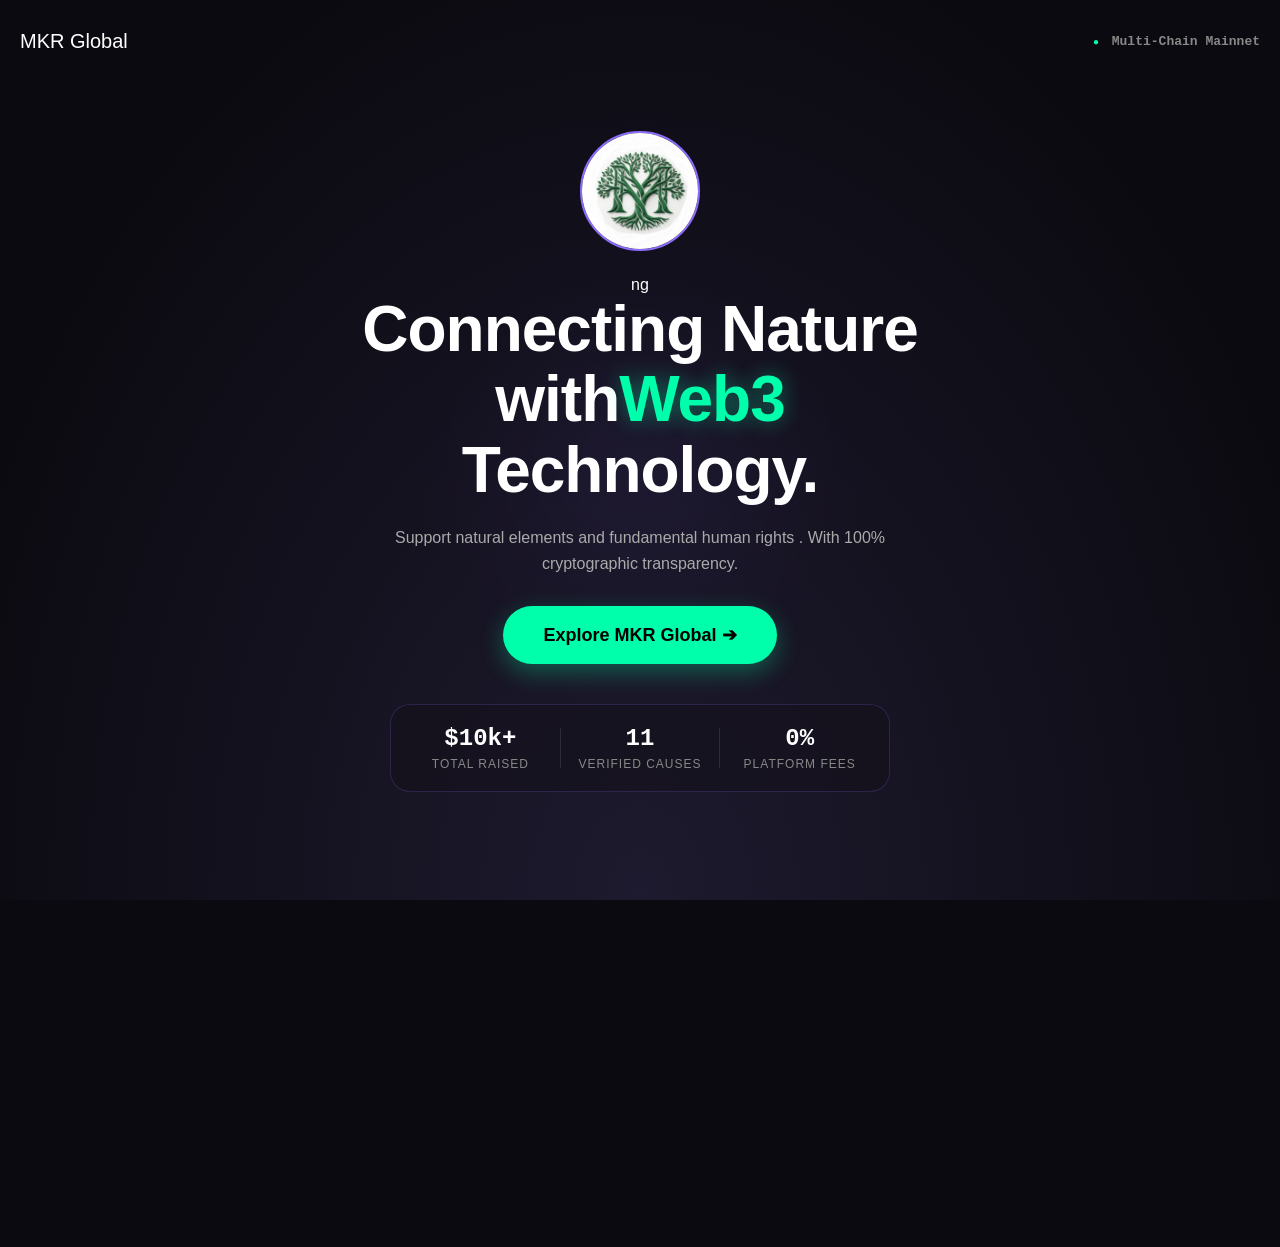
==== index.html @ 8fa490e7 "Update index.html" ====
<!DOCTYPE html>
<html lang="en">
<head>
  <meta charset="UTF-8">
  <meta name="viewport" content="width=device-width, initial-scale=1, maximum-scale=1, user-scalable=0, viewport-fit=cover">
  <title>MKR Global | Web3 Donations</title>
  <link rel="stylesheet" href="style.css">
</head>
<body>
  
  <div id="monad-splash-screen" class="giveth-hero-section">
    <div class="hero-top-nav">
      <span class="glitch-title" style="font-size: 20px;">MKR Global</span>
      <div class="hero-network-status">
        <span class="status-indicator">●</span> Multi-Chain Mainnet
      </div>
    </div>
    
    <div class="hero-main-content">
      <div class="hero-glow-bg"></div>
      
      <div class="splash-logo-container">
        <img src="cat_dev.jpg" alt="Web3 Cat Dev" class="big-monad-logo">
      </div>
      
      <div class="hero-text-wrapper">
ng         <h4 class="hero-title">Connecting Nature with<span class="highlight-green">Web3</span> Technology.</h4>
        <p class="hero-subtitle">Support natural elements and fundamental human rights . With 100% cryptographic transparency.</p>
        
        <div class="hero-action-row">
          <button id="initiate-btn" class="primary-hero-btn">Explore MKR Global ➔</button>
        </div>
      </div>

      <div class="hero-stats-container">
        <div class="stat-box">
          <span class="stat-value">$10k+</span>
          <span class="stat-label">Total Raised</span>
        </div>
        <div class="stat-divider"></div>
        <div class="stat-box">
          <span class="stat-value">11</span>
          <span class="stat-label">Verified Causes</span>
        </div>
        <div class="stat-divider"></div>
        <div class="stat-box">
          <span class="stat-value">0%</span>
          <span class="stat-label">Platform Fees</span>
        </div>
      </div>
    </div>
  </div>

  <div id="dashboard-window" class="hidden-screen">
    <div id="monad-title-bar">
      <div class="app-header-left">
        <span id="back-to-splash-btn" title="Return">❮</span>
        <span class="glitch-title">MKR Global</span>
      </div>
      <div class="app-header-right header-controls">
        <div id="wallet-connected-group" class="hidden-element">
          <span id="wallet-address-display" class="wallet-badge" title="Connected Address"></span>
          <button id="disconnect-wallet-btn" class="header-action-btn disconnect-btn">Disconnect</button>
        </div>
        <button id="header-donate-btn" class="header-action-btn">Donate Now</button>
      </div>
    </div>
    
    <div id="dashboard-content">
      <div class="discovery-section">
        <div class="search-bar-container">
          <span class="search-icon">🔍</span>
          <input type="text" id="project-search" placeholder="Search causes, elements, or rights...">
        </div>
        <div class="category-tabs">
          <button class="filter-tab active" data-filter="all">All Causes</button>
          <button class="filter-tab" data-filter="nature">🌱 Nature</button>
          <button class="filter-tab" data-filter="humanity">🤝 Humanity</button>
        </div>
      </div>

      <div class="impact-gallery-container">
        <div id="nature-impact-card" class="impact-card" style="animation-delay: 0.1s; cursor: pointer;">
          <img src="https://images.unsplash.com/photo-1542601906990-b4d3fb778b09?auto=format&fit=crop&w=800&q=80" alt="Restoring Nature">
          <div class="impact-overlay">
            <h3>🌱 Restoring Nature</h3>
            <p>Healing the earth, one transaction at a time.</p>
          </div>
        </div>
        <div id="humanity-impact-card" class="impact-card" style="animation-delay: 0.2s; cursor: pointer;">
          <img src="https://images.unsplash.com/photo-1488521787991-ed7bbaae773c?auto=format&fit=crop&w=800&q=80" alt="Empowering Humanity">
          <div class="impact-overlay">
            <h3>🤝 Empowering Humanity</h3>
            <p>Direct, borderless aid to those who need it most.</p>
          </div>
        </div>
      </div>

      <div class="portrait-section" style="margin-top: 10px;">
        <h2 class="section-title" id="dynamic-section-title">Explore Verified Causes</h2>
        <div class="grid-container" id="projects-grid">
        </div>
      </div>

      <div class="portrait-section nft-section-wrapper">
        <h2 class="section-title nft-title-glow">Why Donate On MKR Global? <br> A borderless Web3 initiative.</h2>
        <p class="nft-section-desc">
           <br> - Humanity and Nature are suffering immensely from global crises<br> <br>  - MKR Global bridges Web3 technology with real-world impact across major networks like Ethereum, BNB, Polygon, Base, and Monad <br> <br>  - We assist humans with fundamental needs and support nature via preservation and restoration
          <br> <br> 
          - We publish donation and distribution histories every week on Friday <br> <br> 
         - By using decentralized networks, your contribution goes directly to the destination. Zero intermediaries, zero hidden fees, absolute cryptographic transparency.
        <br>
        </p>
      </div>

     <div class="portrait-section treasury-section-wrapper">
      <div class="treasury-header-row">
        <span class="status-indicator">●</span>
        <h2 class="section-title treasury-title-glow" style="border-bottom: none; margin: 0; padding: 0;">Live Treasury Tracking</h2>
      </div>
      
      <p class="treasury-desc">
        100% Cryptographic Transparency. All MKR Global donations are routed to our central, publicly auditable treasury wallet. Track every inbound donation and outbound distribution in real-time across all supported networks.
      </p>

      <div class="treasury-wallet-display">
        <span class="wallet-label">MKR Global Master Vault:</span>
        <div class="wallet-address-box">
          <span id="treasury-address">0x7811334586e85540f1DAE69780dEA0Db7bb45838</span>
          <button class="copy-wallet-btn" onclick="navigator.clipboard.writeText('0x7811334586e85540f1DAE69780dEA0Db7bb45838'); alert('Treasury address copied to clipboard!')">📋 Copy</button>
        </div>
      </div>

      <p class="treasury-desc" style="margin-top: 15px; margin-bottom: 10px; font-weight: bold; color: #fff;">
       On-Chain Ledgers :
      </p>

      <div class="explorer-grid">
        <a href="https://etherscan.io/address/0x7811334586e85540f1DAE69780dEA0Db7bb45838" target="_blank" class="explorer-link-btn">
          <img src="https://raw.githubusercontent.com/trustwallet/assets/master/blockchains/ethereum/info/logo.png" alt="Etherscan" class="explorer-icon">
          Etherscan
        </a>
        <a href="https://bscscan.com/address/0x7811334586e85540f1DAE69780dEA0Db7bb45838" target="_blank" class="explorer-link-btn">
          <img src="https://raw.githubusercontent.com/trustwallet/assets/master/blockchains/smartchain/info/logo.png" alt="BscScan" class="explorer-icon">
          BscScan
        </a>
        <a href="https://polygonscan.com/address/0x7811334586e85540f1DAE69780dEA0Db7bb45838" target="_blank" class="explorer-link-btn">
          <img src="https://raw.githubusercontent.com/trustwallet/assets/master/blockchains/polygon/info/logo.png" alt="Polygonscan" class="explorer-icon">
          Polygonscan
        </a>
        <a href="https://basescan.org/address/0x7811334586e85540f1DAE69780dEA0Db7bb45838" target="_blank" class="explorer-link-btn">
          <img src="https://avatars.githubusercontent.com/u/108554348?v=4" alt="BaseScan" class="explorer-icon">
          BaseScan
        </a>
        <a href="https://monadscan.com/address/0x7811334586e85540f1DAE69780dEA0Db7bb45838" target="_blank" class="explorer-link-btn">
          <img src="https://avatars.githubusercontent.com/monad-developers" alt="Monad Explorer" class="explorer-icon">
          Monad Explorer
        </a>
      </div>
    </div>
      
      <div class="footer-section">
        <p class="footer-title">Connect with MKR Global</p>
        <div class="social-links">
          <a href="https://x.com/@mkrglobal" target="_blank" rel="noopener noreferrer" class="social-icon">
            <svg viewBox="0 0 24 24" fill="currentColor"><path d="M18.244 2.25h3.308l-7.227 8.26 8.502 11.24H16.17l-5.214-6.817L4.99 21.75H1.68l7.73-8.835L1.254 2.25H8.08l4.713 6.231zm-1.161 17.52h1.833L7.084 4.126H5.117z"/></svg>
          </a>
          <a href="https://github.com/MKRWeb" target="_blank" rel="noopener noreferrer" class="social-icon">
            <svg viewBox="0 0 24 24" fill="currentColor"><path d="M12 2C6.477 2 2 6.484 2 12.017c0 4.425 2.865 8.18 6.839 9.504.5.092.682-.217.682-.483 0-.237-.008-.868-.013-1.703-2.782.605-3.369-1.343-3.369-1.343-.454-1.158-1.11-1.466-1.11-1.466-.908-.62.069-.608.069-.608 1.003.07 1.531 1.032 1.531 1.032.892 1.53 2.341 1.088 2.91.832.092-.647.35-1.088.636-1.338-2.22-.253-4.555-1.113-4.555-4.951 0-1.093.39-1.988 1.029-2.688-.103-.253-.446-1.272.098-2.65 0 0 .84-.27 2.75 1.026A9.564 9.564 0 0112 6.844c.85.004 1.705.115 2.504.337 1.909-1.296 2.747-1.027 2.747-1.027.546 1.379.202 2.398.1 2.651.64.7 1.028 1.595 1.028 2.688 0 3.848-2.339 4.695-4.566 4.943.359.309.678.92.678 1.855 0 1.338-.012 2.419-.012 2.747 0 .268.18.58.688.482A10.019 10.019 0 0022 12.017C22 6.484 17.522 2 12 2z"/></svg>
          </a>
          <a href="https://www.linkedin.com/in/mkr-web" target="_blank" rel="noopener noreferrer" class="social-icon">
            <svg viewBox="0 0 24 24" fill="currentColor"><path d="M19 0h-14c-2.761 0-5 2.239-5 5v14c0 2.761 2.239 5 5 5h14c2.762 0 5-2.239 5-5v-14c0-2.761-2.238-5-5-5zm-11 19h-3v-11h3v11zm-1.5-12.268c-.966 0-1.75-.79-1.75-1.764s.784-1.764 1.75-1.764 1.75.79 1.75 1.764-.783 1.764-1.75 1.764zm13.5 12.268h-3v-5.604c0-3.368-4-3.113-4 0v5.604h-3v-11h3v1.765c1.396-2.586 7-2.777 7 2.476v6.759z"/></svg>
          </a>
          <a href="mailto:mkrglobal247@gmail.com" class="social-icon">
            <svg viewBox="0 0 24 24" fill="currentColor"><path d="M20 4H4c-1.1 0-1.99.9-1.99 2L2 18c0 1.1.9 2 2 2h16c1.1 0 2-.9 2-2V6c0-1.1-.9-2-2-2zm0 4l-8 5-8-5V6l8 5 8-5v2z"/></svg>
          </a>
        </div>
      </div>
    </div>
  </div>

  <div id="info-modal" class="modal-overlay hidden-modal">
    <div class="modal-content info-content">
      <span class="close-modal" id="close-info-modal">&times;</span>
      <div class="modal-header">
        <img id="modal-image" class="glowing-image-purple" src="" alt="Element Image">
        <h2 id="modal-title">Title</h2>
      </div>
      <div class="modal-body">
        <div class="info-section">
          <h3>Description</h3>
          <p id="modal-desc"></p>
        </div>
        <div class="info-section">
          <h3 id="modal-sec1-title">Usage</h3>
          <p id="modal-sec1-desc"></p>
        </div>
        <div class="info-section">
          <h3 id="modal-sec2-title">Issues</h3>
          <p id="modal-sec2-desc"></p>
        </div>
        <div class="info-section">
          <h3 id="modal-sec3-title">Solutions</h3>
          <p id="modal-sec3-desc"></p>
        </div>
      </div>
    </div>
  </div>

  <div id="donation-modal" class="modal-overlay hidden-modal">
    <div class="modal-content donation-content">
      <span class="close-modal" id="close-donation-modal">&times;</span>
      
      <div class="donation-header">
        <h2 id="donation-target-name">Support: </h2>
        <p>Your funds will be routed securely via Web3.</p>
      </div>
      
      <div class="donation-body">
        <div class="input-group">
          <label>Select Network</label>
          <div class="amount-wrapper" style="margin-bottom: 15px;">
            <select id="donation-network" class="network-dropdown">
              <option value="0x8f">Monad Mainnet</option>
              <option value="0x38">BNB Smart Chain</option>
              <option value="0x1">Ethereum Mainnet</option>
              <option value="0x89">Polygon (POS)</option>
              <option value="0x2105">Base Network</option>
            </select>
          </div>
        </div>

        <div class="input-group">
          <label>Donation Amount & Asset</label>
          <div class="amount-wrapper">
            <input type="text" id="donation-amount" placeholder="0.00" inputmode="decimal">
            <select id="donation-token" class="token-dropdown"></select>
          </div>
        </div>
        
        <button id="process-donation-btn" class="action-btn pulse-action">Send Donation</button>
        <div id="tx-status" class="tx-status-text hidden-element">Initializing...</div>
      </div>
    </div>
  </div>

  <div id="article-modal" class="modal-overlay hidden-modal">
    <div class="modal-content article-content">
      <span class="close-modal" id="close-article-modal">&times;</span>
      
      <div class="article-header">
        <img id="article-hero-img" src="" alt="Article Hero">
        <div class="article-hero-text">
          <span id="article-tag">Category</span>
          <h1 id="article-title">Article Title</h1>
        </div>
      </div>
      
      <div id="article-body" class="article-body">
        </div>
    </div>
  </div>

  <script type="module" src="script.js"></script>
</body>
  </html>
---- style.css ----
/* --- CORE STYLES --- */
* { box-sizing: border-box; margin: 0; padding: 0; }

body, html { 
  width: 100%; height: 100dvh; background-color: #0b0a10; color: #ffffff; 
  font-family: -apple-system, BlinkMacSystemFont, "Segoe UI", Roboto, Helvetica, Arial, sans-serif; 
  display: flex; justify-content: center; align-items: center; overflow: hidden; 
  overscroll-behavior: none; touch-action: pan-x pan-y;
}

:root { 
  --app-primary: #8D6BFF; --app-primary-glow: rgba(141, 107, 255, 0.4);
  --app-bg: #0b0a10; --app-surface: #14121c; --app-border: 1px solid #2a2638; 
  --terminal-font: 'Courier New', Courier, monospace;
}

/* --- ANIMATIONS --- */
@keyframes initiatePulse { 0% { box-shadow: 0 10px 30px rgba(141, 107, 255, 0.4); } 50% { box-shadow: 0 10px 40px rgba(141, 107, 255, 0.7); } 100% { box-shadow: 0 10px 30px rgba(141, 107, 255, 0.4); } }
@keyframes blinkText { 0%, 100% { opacity: 0.4; } 50% { opacity: 1; } }

@keyframes breatheGlowPurple { 0% { box-shadow: 0 0 8px rgba(141, 107, 255, 0.3); border-color: rgba(141, 107, 255, 0.3); } 100% { box-shadow: 0 0 20px rgba(141, 107, 255, 0.7); border-color: rgba(141, 107, 255, 0.8); } }
@keyframes breatheGlowGreen { 0% { box-shadow: 0 0 8px rgba(0, 255, 170, 0.3); border-color: rgba(0, 255, 170, 0.3); } 100% { box-shadow: 0 0 20px rgba(0, 255, 170, 0.7); border-color: rgba(0, 255, 170, 0.8); } }

/* Smooth entry animation for cards and galleries */
@keyframes slideUpFade {
  0% { opacity: 0; transform: translateY(30px); }
  100% { opacity: 1; transform: translateY(0); }
}

.glowing-image-purple { animation: breatheGlowPurple 3s infinite alternate ease-in-out; }

/* --- GIVETH STYLE HERO SECTION --- */
.giveth-hero-section {
  position: absolute; top: 0; left: 0; width: 100%; height: 100dvh; 
  background: radial-gradient(ellipse at bottom, #1e1a2f 0%, #0b0a10 80%);
  z-index: 100; display: flex; flex-direction: column; 
  padding: 30px 20px calc(30px + env(safe-area-inset-bottom)) 20px; 
  transition: opacity 0.5s ease, transform 0.5s ease;
}
.fade-out { opacity: 0; transform: scale(1.05); pointer-events: none; }

.hero-top-nav {
  display: flex; justify-content: space-between; align-items: center; width: 100%;
}
.hero-network-status {
  font-family: var(--terminal-font); font-size: 13px; color: #888; font-weight: bold;
}
.status-indicator { color: #00ffaa; animation: blinkText 2s infinite; font-size: 10px; margin-right: 5px; }

.hero-main-content {
  flex: 1; display: flex; flex-direction: column; justify-content: center; align-items: center; position: relative;
}

.hero-glow-bg {
  position: absolute; width: 300px; height: 300px; 
  background: radial-gradient(circle, var(--app-primary) 0%, transparent 70%); 
  filter: blur(80px); opacity: 0.15; z-index: -1;
}

.splash-logo-container {
  display: flex;
  justify-content: center;
  align-items: center;
  z-index: 2;
}

.big-monad-logo { 
  width: 120px; 
  height: 120px; 
  margin-bottom: 25px; 
  background: var(--app-primary); 
  border-radius: 50%; 
  object-fit: cover; 
  border: 2px solid var(--app-primary); 
  animation: breatheGlowPurple 3s infinite alternate ease-in-out; 
}

.hero-text-wrapper {
  text-align: center; max-width: 600px; margin-bottom: 40px;
}

.hero-title {
  font-size: clamp(42px, 8vw, 64px); font-weight: 900; line-height: 1.1; margin-bottom: 20px; letter-spacing: -1px;
}
.highlight-green { color: #00ffaa; text-shadow: 0 0 20px rgba(0, 255, 170, 0.4); }

.hero-subtitle {
  color: #aaa; font-size: 16px; line-height: 1.6; margin-bottom: 30px; padding: 0 10px;
}

.hero-action-row {
  display: flex; justify-content: center; width: 100%;
}

.primary-hero-btn {
  background: #00ffaa; color: #000; border: none; padding: 18px 40px; border-radius: 30px; 
  font-size: 18px; font-weight: bold; cursor: pointer; display: flex; justify-content: center; align-items: center; 
  transition: all 0.2s; box-shadow: 0 8px 25px rgba(0, 255, 170, 0.3); font-family: -apple-system, BlinkMacSystemFont, sans-serif;
}
.primary-hero-btn:hover { background: #00e699; transform: translateY(-2px); box-shadow: 0 12px 30px rgba(0, 255, 170, 0.4); }
.primary-hero-btn:active { transform: translateY(1px); }

.hero-stats-container {
  display: flex; justify-content: center; align-items: center; width: 100%; 
  background: rgba(20, 18, 28, 0.6); border: 1px solid rgba(141, 107, 255, 0.2); 
  border-radius: 20px; padding: 20px 10px; max-width: 500px;
}

.stat-box {
  flex: 1; display: flex; flex-direction: column; align-items: center; text-align: center;
}
.stat-value {
  font-size: 24px; font-weight: bold; color: #fff; margin-bottom: 5px; font-family: var(--terminal-font);
}
.stat-label {
  font-size: 12px; color: #888; text-transform: uppercase; letter-spacing: 1px;
}
.stat-divider {
  width: 1px; height: 40px; background: rgba(255,255,255,0.1);
}

/* --- DASHBOARD WINDOW --- */
.hidden-screen { opacity: 0 !important; pointer-events: none !important; transform: translateY(20px); transition: 0.5s ease; position: absolute; }
.active-screen { opacity: 1 !important; pointer-events: all !important; transform: translateY(0) !important; position: relative; width: 100%; height: 100dvh; display: flex; flex-direction: column; }
#dashboard-window { background: var(--app-bg); }
#monad-title-bar { background: var(--app-surface); padding: 16px 20px; padding-top: calc(16px + env(safe-area-inset-top)); display: flex; justify-content: space-between; align-items: center; border-bottom: var(--app-border); }
.app-header-left { display: flex; align-items: center; gap: 12px; font-weight: bold;}
#back-to-splash-btn { cursor: pointer; font-size: 18px; color: var(--app-primary); padding: 5px; }
#dashboard-content { flex: 1; overflow-y: auto; padding-bottom: calc(50px + env(safe-area-inset-bottom)); overflow-x: hidden; }

/* HEADER BUTTONS & WALLET UX */
.header-controls { display: flex; align-items: center; gap: 10px; }
#wallet-connected-group { display: flex; align-items: center; gap: 10px; }

.wallet-badge { 
  background: rgba(141, 107, 255, 0.1); 
  border: 1px solid rgba(141, 107, 255, 0.4); 
  padding: 7px 12px; 
  border-radius: 8px; 
  font-family: var(--terminal-font); 
  font-size: 13px; 
  color: #e0e0e0; 
  cursor: pointer;
  transition: all 0.3s ease;
  animation: breatheGlowPurple 3s infinite alternate ease-in-out;
}
.wallet-badge:hover {
  background: rgba(141, 107, 255, 0.25);
  color: #ffffff;
  box-shadow: 0 0 12px rgba(141, 107, 255, 0.6);
  border-color: #8D6BFF;
  animation-play-state: paused;
}

.header-action-btn { background: #00ffaa; border: none; color: #000; padding: 8px 18px; border-radius: 8px; cursor: pointer; font-weight: bold; font-family: var(--terminal-font); transition: 0.2s; text-align: center; box-shadow: 0 0 10px rgba(0, 255, 170, 0.4); }
.header-action-btn:hover { background: #00e699; box-shadow: 0 0 15px rgba(0, 255, 170, 0.6); }
.header-action-btn:active { transform: scale(0.95); }

.disconnect-btn { 
  background: linear-gradient(135deg, #d32f2f, #b71c1c);
  color: #ffffff; 
  border: 1px solid #ff5252;
  box-shadow: 0 0 10px rgba(211, 47, 47, 0.3), inset 0 0 5px rgba(0,0,0,0.2);
  transition: all 0.3s ease;
}
.disconnect-btn:hover { 
  background: linear-gradient(135deg, #ff5252, #d32f2f); 
  border-color: #ff8a80;
  box-shadow: 0 0 15px rgba(255, 82, 82, 0.6), inset 0 0 8px rgba(255, 255, 255, 0.2); 
  transform: translateY(-1px);
}
.disconnect-btn:active {
  transform: translateY(1px) scale(0.98);
  box-shadow: 0 0 5px rgba(211, 47, 47, 0.4);
}

/* --- GRIDS & CARDS --- */
.portrait-section { margin: 20px 15px 30px 15px; padding: 20px 0; background: rgba(20, 18, 28, 0.4); border-radius: 16px; border: 1px solid rgba(141, 107, 255, 0.2); animation: breatheGlowPurple 4s infinite alternate ease-in-out; }
.section-title { font-family: var(--terminal-font); color: var(--app-primary); margin: 0 20px 15px 20px; border-bottom: 1px solid rgba(141,107,255,0.3); padding-bottom: 10px; }
.nft-section-wrapper { background: rgba(0, 255, 170, 0.03); border: 1px solid rgba(0, 255, 170, 0.2); animation: breatheGlowGreen 4s infinite alternate ease-in-out; }
.nft-title-glow { color: #00ffaa; border-bottom-color: rgba(0, 255, 170, 0.3); }
.nft-section-desc { color: #888; font-size: 14px; margin: 0 20px 20px 20px; line-height: 1.5; }
.grid-container { display: grid; grid-template-columns: repeat(auto-fill, minmax(280px, 1fr)); gap: 20px; padding: 0 15px; }

/* --- MODALS --- */
.modal-overlay { position: fixed; top: 0; left: 0; width: 100%; height: 100%; background: rgba(0,0,0,0.85); backdrop-filter: blur(8px); z-index: 200; display: flex; justify-content: center; align-items: center; transition: 0.3s; }
.hidden-modal { opacity: 0; pointer-events: none; }
.modal-content { background: var(--app-surface); width: 90%; max-width: 600px; max-height: 85vh; border-radius: 16px; border: 1px solid var(--app-primary); position: relative; display: flex; flex-direction: column; overflow-y: auto; }
.close-modal { position: absolute; top: 15px; right: 20px; font-size: 28px; cursor: pointer; color: #fff; background: rgba(0,0,0,0.5); border-radius: 50%; width: 35px; height: 35px; display: flex; justify-content: center; align-items: center; z-index: 10; }

.modal-header img { width: 100%; aspect-ratio: 16/9; object-fit: cover; border-top-left-radius: 16px; border-top-right-radius: 16px;}
.modal-header h2 { padding: 20px; margin: 0; font-size: 28px; color: var(--app-primary); text-transform: uppercase; letter-spacing: 2px; border-bottom: var(--app-border); }
.modal-body { padding: 20px; }
.info-section { margin-bottom: 20px; background: rgba(141, 107, 255, 0.05); padding: 15px; border-radius: 8px; border-left: 3px solid var(--app-primary); }
.info-section h3 { margin-bottom: 8px; color: #fff; font-size: 16px; }
.info-section p { color: #ccc; font-size: 14px; line-height: 1.6; }
.hidden-element { display: none !important; }

/* --- DONATION UI STYLES --- */
.action-btn { width: 100%; border: none; padding: 18px; border-radius: 12px; font-size: 16px; font-weight: bold; cursor: pointer; transition: 0.2s; font-family: var(--terminal-font); }
.primary-action { background: #00ffaa; color: #000; box-shadow: 0 0 15px rgba(0,255,170,0.3); }
.primary-action:active { transform: scale(0.98); background: #00e699; }
.mt-10 { margin-top: 10px; }

.donation-content { background: #0b0a10; max-width: 380px; border: 1px solid #00ffaa; animation: breatheGlowGreen 3s infinite alternate ease-in-out; }
.donation-header { padding: 25px 20px 15px 20px; text-align: center; border-bottom: 1px solid #1a1825; }
.donation-header h2 { color: #fff; margin-bottom: 8px; font-size: 22px; }
.donation-header p { color: #888; font-size: 13px; font-family: var(--terminal-font); }
.donation-body { padding: 25px 20px; display: flex; flex-direction: column; gap: 20px; }
.input-group label { display: block; color: #00ffaa; margin-bottom: 10px; font-family: var(--terminal-font); font-size: 13px; font-weight: bold; text-transform: uppercase; letter-spacing: 1px; }

.amount-wrapper { display: flex; background: #14121c; border: 1px solid #332d4a; border-radius: 12px; overflow: hidden; }
.amount-wrapper:focus-within { border-color: #00ffaa; box-shadow: 0 0 10px rgba(0,255,170,0.2); }
#donation-amount { flex: 1; background: transparent; border: none; color: #fff; font-size: 24px; padding: 15px; outline: none; font-weight: bold; width: 100%; }
#donation-amount::placeholder { color: #332d4a; }

.token-dropdown { background: #1a1825; border: none; border-left: 1px solid #332d4a; color: #fff; padding: 0 15px; font-size: 16px; font-weight: bold; outline: none; cursor: pointer; }
.network-dropdown { background: #14121c; border: none; color: #fff; padding: 15px; font-size: 16px; font-weight: bold; outline: none; cursor: pointer; width: 100%; }

.pulse-action { background: #fff; color: #000; }
.pulse-action:active:not(:disabled) { transform: scale(0.96); background: #00ffaa; }
.pulse-action:disabled { background: #332d4a; color: #6b6485; cursor: not-allowed; }

.tx-status-text { font-family: var(--terminal-font); font-size: 12px; color: #00ffaa; text-align: center; animation: blinkText 2s infinite; margin: 0; }

/* --- FOOTER & SOCIAL LINKS --- */
.footer-section { margin: 10px 15px 40px 15px; text-align: center; padding: 25px 0; border-top: 1px solid rgba(141, 107, 255, 0.2); }
.footer-title { color: #888; font-family: var(--terminal-font); font-size: 13px; text-transform: uppercase; letter-spacing: 2px; margin-bottom: 20px; }
.social-links { display: flex; justify-content: center; gap: 20px; }

.social-icon { color: #6b6485; transition: 0.3s; display: flex; align-items: center; justify-content: center; background: rgba(20, 18, 28, 0.4); padding: 12px; border-radius: 50%; border: 1px solid rgba(141, 107, 255, 0.1); animation: breatheGlowPurple 3s infinite alternate ease-in-out; }
.social-icon svg { width: 22px; height: 22px; }
.social-icon:hover { color: #00ffaa; border-color: rgba(0, 255, 170, 0.5) !important; box-shadow: 0 0 15px rgba(0, 255, 170, 0.3) !important; transform: translateY(-3px); animation-play-state: paused; }
.social-icon:active { transform: translateY(0) scale(0.95); }

/* --- GIVETH-STYLE DISCOVERY & CARDS --- */
.discovery-section { padding: 15px 20px; display: flex; flex-direction: column; gap: 15px; }
.search-bar-container { display: flex; align-items: center; background: rgba(20, 18, 28, 0.8); border: 1px solid rgba(141, 107, 255, 0.3); border-radius: 12px; padding: 12px 15px; transition: all 0.3s ease; }
.search-bar-container:focus-within { border-color: #00ffaa; box-shadow: 0 0 12px rgba(0, 255, 170, 0.2); }
.search-icon { margin-right: 10px; font-size: 16px; opacity: 0.7; }

#project-search { background: transparent; border: none; color: #fff; width: 100%; font-size: 15px; outline: none; font-family: var(--terminal-font); }

.category-tabs { display: flex; gap: 10px; overflow-x: auto; padding-bottom: 5px; }
.category-tabs::-webkit-scrollbar { display: none; }
.filter-tab { background: rgba(20, 18, 28, 0.6); border: 1px solid #2a2638; color: #888; padding: 8px 16px; border-radius: 20px; font-size: 13px; font-weight: bold; cursor: pointer; white-space: nowrap; transition: 0.3s; }
.filter-tab:hover { background: rgba(141, 107, 255, 0.1); color: #fff; }
.filter-tab.active { background: rgba(0, 255, 170, 0.2); border-color: #00ffaa; color: #fff; box-shadow: 0 0 10px rgba(0, 255, 170, 0.4); }

/* --- ENHANCED PROJECT CARDS --- */
.project-card {
  background: var(--app-surface);
  border-radius: 16px;
  overflow: hidden;
  cursor: pointer;
  display: flex;
  flex-direction: column;
  border: 1px solid #2a2638;
  transition: transform 0.2s, box-shadow 0.2s;
  opacity: 0; 
  animation: slideUpFade 0.6s ease-out forwards;
}

.project-card:nth-child(1) { animation-delay: 0.1s; }
.project-card:nth-child(2) { animation-delay: 0.2s; }
.project-card:nth-child(3) { animation-delay: 0.3s; }
.project-card:nth-child(4) { animation-delay: 0.4s; }
.project-card:nth-child(5) { animation-delay: 0.5s; }
.project-card:nth-child(6) { animation-delay: 0.6s; }

.project-card:hover { transform: translateY(-4px); border-color: rgba(141, 107, 255, 0.5); box-shadow: 0 8px 20px rgba(0,0,0,0.5), 0 0 15px rgba(141, 107, 255, 0.2); }
.card-img-wrapper { position: relative; width: 100%; height: 160px; }
.card-img-wrapper img { width: 100%; height: 100%; object-fit: cover; }
.verified-badge { position: absolute; top: 10px; right: 10px; background: rgba(0, 255, 170, 0.9); color: #000; font-size: 11px; font-weight: bold; padding: 4px 8px; border-radius: 12px; box-shadow: 0 2px 5px rgba(0,0,0,0.5); backdrop-filter: blur(4px); }
.category-tag { position: absolute; bottom: 10px; left: 10px; background: rgba(0, 0, 0, 0.7); border: 1px solid rgba(255, 255, 255, 0.2); color: #fff; font-size: 11px; padding: 4px 10px; border-radius: 12px; backdrop-filter: blur(4px); }
.card-body { padding: 16px; display: flex; flex-direction: column; flex: 1; }
.card-body h3 { font-size: 18px; margin-bottom: 8px; color: #fff; }
.card-desc { font-size: 13px; color: #aaa; margin-bottom: 15px; line-height: 1.4; display: -webkit-box; -webkit-line-clamp: 2; -webkit-box-orient: vertical; overflow: hidden; flex: 1;}

.funding-metrics { margin-top: auto; }
.progress-bar-bg { width: 100%; height: 6px; background: #2a2638; border-radius: 3px; overflow: hidden; margin-bottom: 8px; }
.progress-bar-fill { height: 100%; background: linear-gradient(90deg, var(--app-primary), #00ffaa); border-radius: 3px; box-shadow: 0 0 8px rgba(0, 255, 170, 0.6); }
.funding-stats { display: flex; justify-content: space-between; font-size: 12px; font-family: var(--terminal-font); }
.funding-stats .raised { color: #00ffaa; font-weight: bold; }
.funding-stats .goal { color: #6b6485; }

.card-inline-donate-btn { margin-top: 15px; width: 100%; background: #00ffaa; border: none; color: #000; padding: 12px; border-radius: 8px; font-family: var(--terminal-font); font-weight: bold; cursor: pointer; transition: all 0.2s ease; box-shadow: 0 0 10px rgba(0, 255, 170, 0.4); }
.card-inline-donate-btn:hover { background: #00e699; box-shadow: 0 0 15px rgba(0, 255, 170, 0.6); transform: translateY(-2px); }
.card-inline-donate-btn:active { transform: scale(0.96) translateY(0); }

/* --- IMPACT VISUAL GALLERY --- */
.impact-gallery-container { display: grid; grid-template-columns: repeat(auto-fit, minmax(280px, 1fr)); gap: 20px; padding: 10px 20px 15px 20px; }
.impact-card { position: relative; border-radius: 16px; overflow: hidden; height: 200px; border: 1px solid rgba(141, 107, 255, 0.3); box-shadow: 0 4px 15px rgba(0, 0, 0, 0.5); opacity: 0; animation: slideUpFade 0.6s ease-out forwards; }
.impact-card:hover img { transform: scale(1.05); }
.impact-card:hover { border-color: #00ffaa; box-shadow: 0 0 20px rgba(0, 255, 170, 0.2); }
.impact-card img { width: 100%; height: 100%; object-fit: cover; transition: transform 0.4s ease; }
.impact-overlay { position: absolute; bottom: 0; left: 0; width: 100%; background: linear-gradient(to top, rgba(11, 10, 16, 0.95) 0%, rgba(11, 10, 16, 0.7) 60%, transparent 100%); padding: 30px 20px 15px 20px; display: flex; flex-direction: column; justify-content: flex-end; }
.impact-overlay h3 { color: #fff; font-size: 18px; margin-bottom: 5px; text-shadow: 0 2px 4px rgba(0,0,0,0.8); }
.impact-overlay p { color: #00ffaa; font-size: 13px; font-family: var(--terminal-font); }

/* --- NEW ARTICLE MODAL UI --- */
 .article-content { 
  max-width: 700px; 
  width: 95%; 
  max-height: 90vh; 
  border-radius: 20px; 
  padding: 0; 
  overflow-x: hidden; 
  background: var(--app-surface);
  border: 1px solid rgba(141, 107, 255, 0.4);
  box-shadow: 0 0 30px rgba(0,0,0,0.8);
}
.article-header { position: relative; width: 100%; height: 280px; }
.article-header img { width: 100%; height: 100%; object-fit: cover; }
.article-header::after { content: ''; position: absolute; inset: 0; background: linear-gradient(to top, var(--app-surface) 0%, transparent 90%); }
.article-hero-text { position: absolute; bottom: 20px; left: 30px; right: 30px; z-index: 2; }
#article-tag { background: rgba(0, 255, 170, 0.15); color: #00ffaa; border: 1px solid rgba(0, 255, 170, 0.5); padding: 6px 14px; border-radius: 20px; font-size: 11px; font-weight: bold; text-transform: uppercase; letter-spacing: 1px; font-family: var(--terminal-font); backdrop-filter: blur(4px); }
#article-title { font-size: clamp(28px, 5vw, 36px); color: #fff; margin-top: 15px; margin-bottom: 0; line-height: 1.2; text-shadow: 0 4px 10px rgba(0,0,0,0.8); }
.article-body { padding: 35px 30px 50px 30px; color: #ccc; font-size: 16px; line-height: 1.8; }
.article-body h2 { color: #8D6BFF; margin: 35px 0 15px 0; font-size: 22px; border-bottom: 1px solid rgba(141, 107, 255, 0.2); padding-bottom: 10px; }
.article-body p { margin-bottom: 20px; }
.article-body blockquote { border-left: 4px solid #00ffaa; background: rgba(0, 255, 170, 0.05); padding: 20px; margin: 25px 0; font-style: italic; font-size: 18px; color: #fff; border-radius: 0 8px 8px 0; }
.article-body ul { list-style-type: none; padding-left: 10px; margin-bottom: 25px; }
.article-body ul li { margin-bottom: 12px; position: relative; padding-left: 20px; }
.article-body ul li::before { content: "•"; color: #00ffaa; position: absolute; left: 0; font-weight: bold; }
.article-body .highlight-text { color: #00ffaa; font-weight: bold; }


/* --- LIVE TREASURY TRACKING UI --- */
.treasury-section-wrapper { 
  background: rgba(141, 107, 255, 0.04); 
  border: 1px solid rgba(141, 107, 255, 0.3); 
  position: relative;
  overflow: hidden;
}

.treasury-section-wrapper::before {
  content: ''; position: absolute; top: 0; left: 0; width: 4px; height: 100%;
  background: linear-gradient(to bottom, #8D6BFF, #00ffaa);
}

.treasury-header-row {
  display: flex; align-items: center; margin: 0 20px 15px 20px; border-bottom: 1px solid rgba(141, 107, 255, 0.3); padding-bottom: 10px;
}

.treasury-title-glow { color: #8D6BFF; text-shadow: 0 0 15px rgba(141, 107, 255, 0.4); margin-left: 10px !important; }

.treasury-desc {
  color: #aaa; font-size: 14px; margin: 0 20px 20px 20px; line-height: 1.5;
}

.treasury-wallet-display {
  background: var(--app-surface);
  border: 1px dashed rgba(141, 107, 255, 0.5);
  border-radius: 12px;
  margin: 0 20px 20px 20px;
  padding: 15px;
}

.wallet-label {
  display: block; color: #888; font-size: 12px; text-transform: uppercase; letter-spacing: 1px; margin-bottom: 8px; font-weight: bold;
}

.wallet-address-box {
  display: flex; justify-content: space-between; align-items: center; background: #0b0a10; padding: 10px 15px; border-radius: 8px;
}

#treasury-address {
  font-family: var(--terminal-font); color: #00ffaa; font-size: clamp(10px, 3vw, 14px); word-break: break-all; margin-right: 10px;
}

.copy-wallet-btn {
  background: rgba(141, 107, 255, 0.1); border: 1px solid var(--app-primary); color: #fff; border-radius: 6px; padding: 6px 12px; font-size: 12px; cursor: pointer; transition: 0.2s; white-space: nowrap;
}

.copy-wallet-btn:hover {
  background: var(--app-primary); box-shadow: 0 0 10px rgba(141, 107, 255, 0.5);
}

.explorer-grid {
  display: grid; grid-template-columns: repeat(auto-fit, minmax(140px, 1fr)); gap: 10px; margin: 0 20px 10px 20px;
}

.explorer-link-btn {
  display: flex; align-items: center; justify-content: center; gap: 8px; background: rgba(20, 18, 28, 0.6); border: 1px solid #2a2638; color: #ccc; text-decoration: none; padding: 12px; border-radius: 8px; font-size: 13px; font-weight: bold; transition: all 0.2s ease;
}

.explorer-link-btn:hover {
  background: rgba(141, 107, 255, 0.1); border-color: rgba(141, 107, 255, 0.4); color: #fff; transform: translateY(-2px);
}

.explorer-icon {
  width: 18px; height: 18px; object-fit: contain; line-height: 18px;
                   }
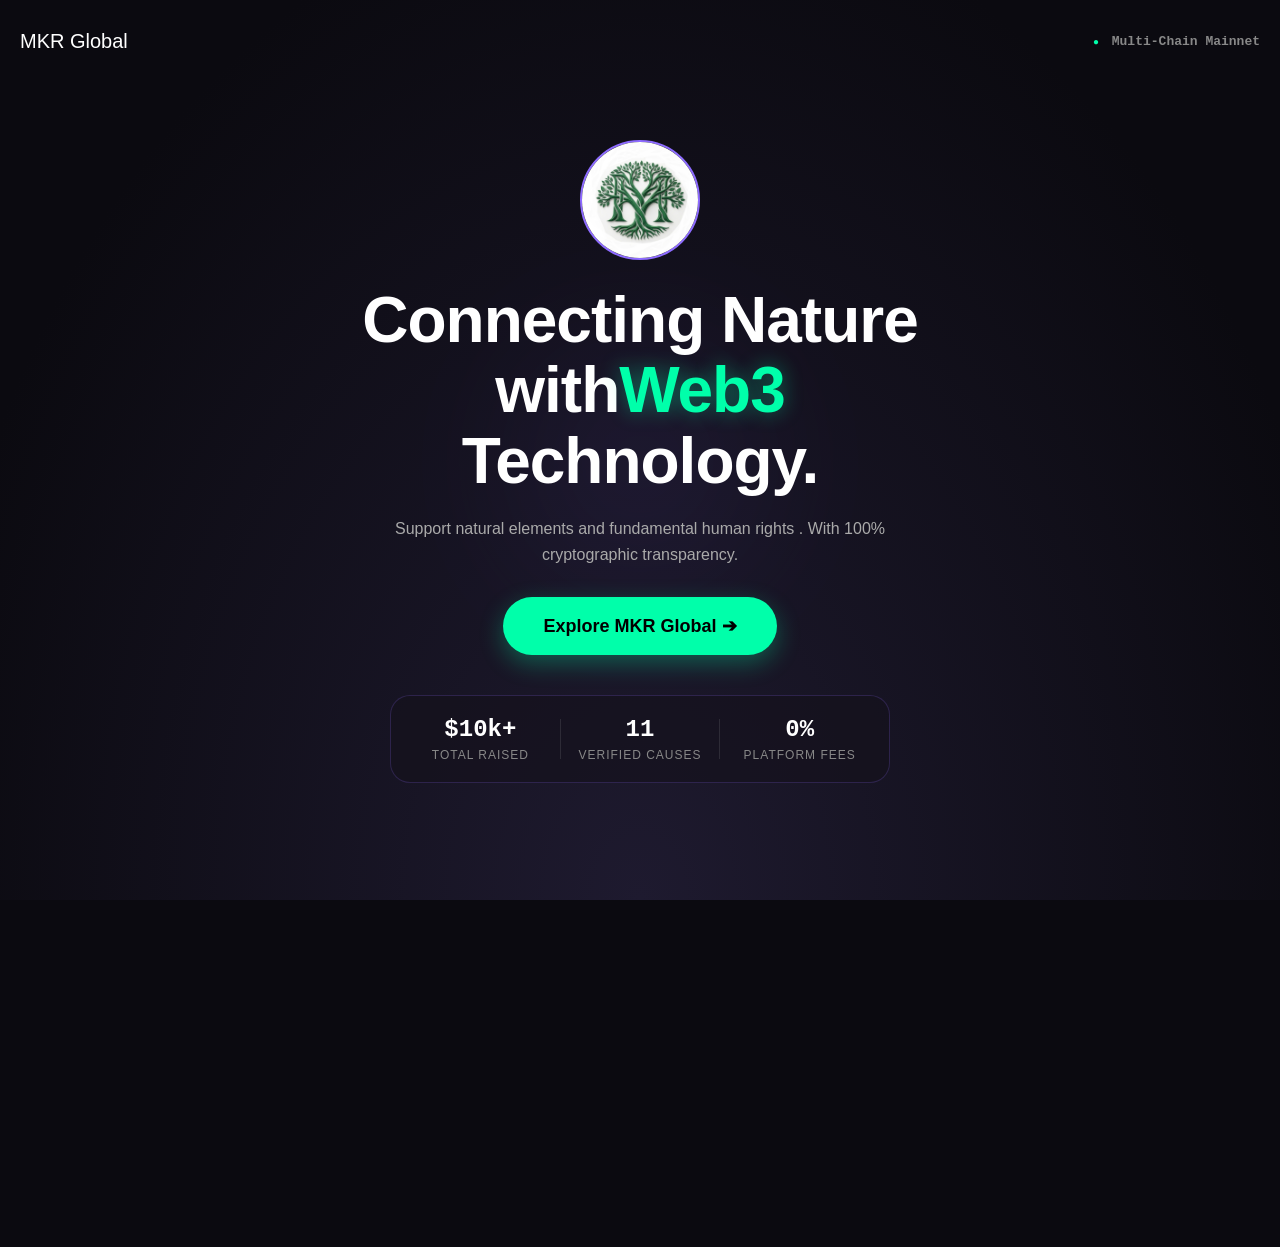
==== commit 885876ff: "Update index.html" ====
--- a/index.html
+++ b/index.html
@@ -23,8 +23,7 @@
         <img src="cat_dev.jpg" alt="Web3 Cat Dev" class="big-monad-logo">
       </div>
       
-      <div class="hero-text-wrapper">
-ng         <h4 class="hero-title">Connecting Nature with<span class="highlight-green">Web3</span> Technology.</h4>
+      <div class="hero-text-wrapper">   <h4 class="hero-title">Connecting Nature with<span class="highlight-green">Web3</span> Technology.</h4>
         <p class="hero-subtitle">Support natural elements and fundamental human rights . With 100% cryptographic transparency.</p>
         
         <div class="hero-action-row">
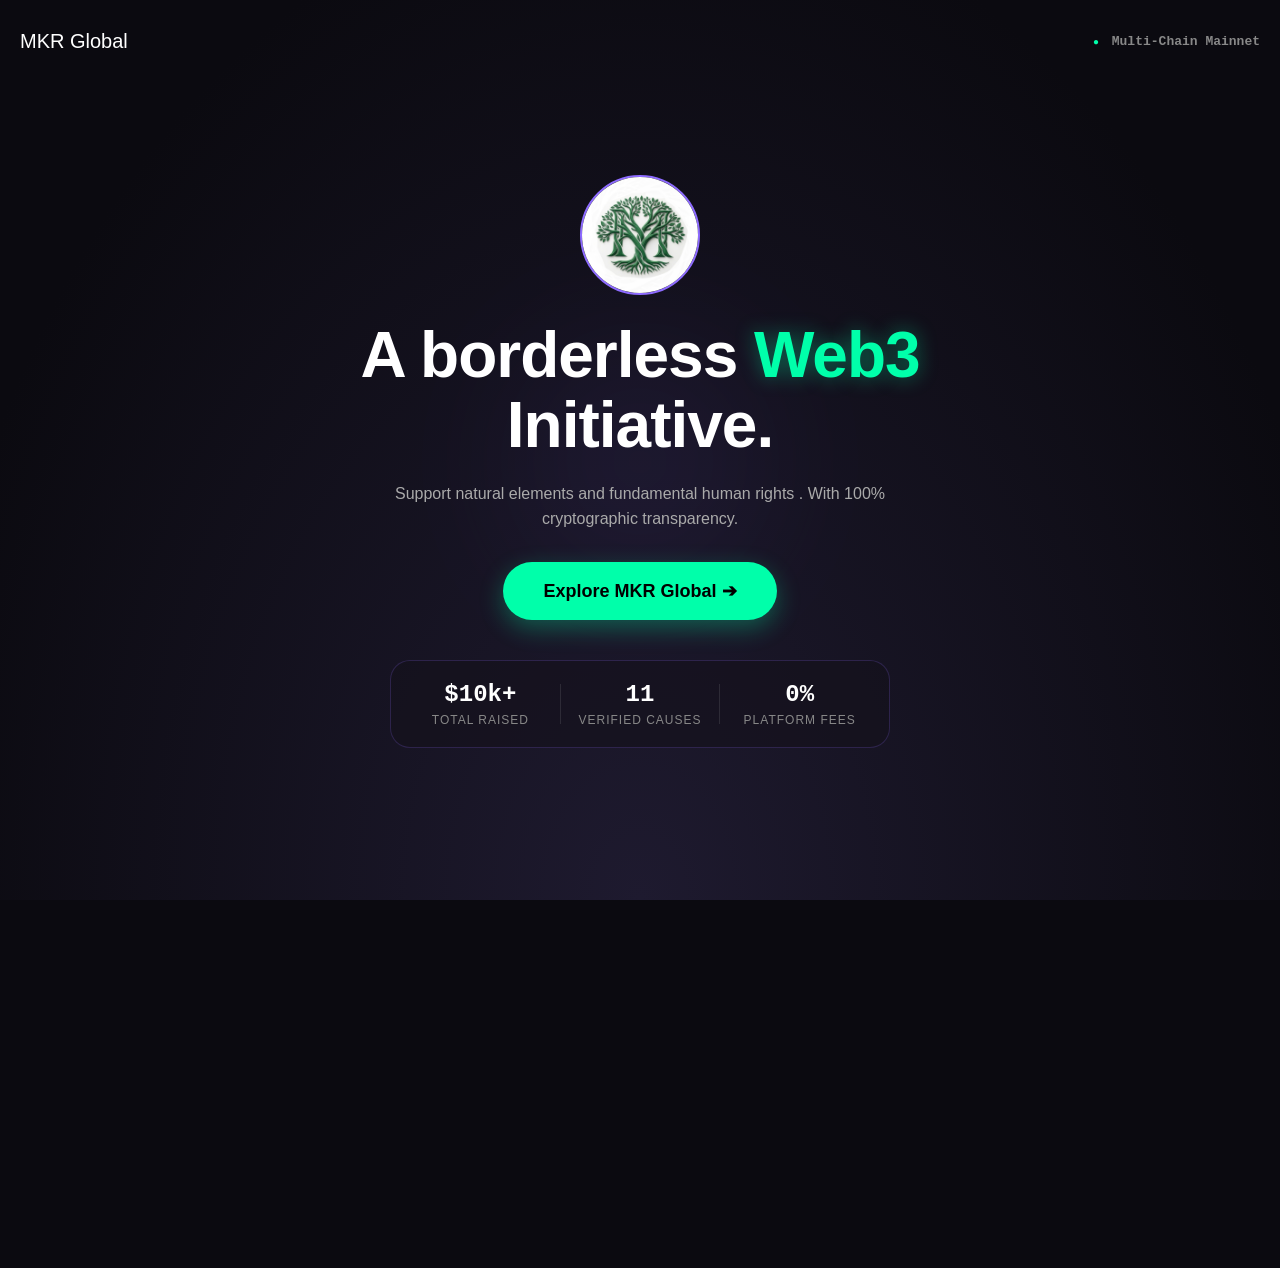
==== commit e0056322: "Enhance SEO and update page structure Updated the title and added meta tags for better SEO. Revised " ====
--- a/index.html
+++ b/index.html
@@ -3,7 +3,28 @@
 <head>
   <meta charset="UTF-8">
   <meta name="viewport" content="width=device-width, initial-scale=1, maximum-scale=1, user-scalable=0, viewport-fit=cover">
-  <title>MKR Global | Web3 Donations</title>
+  
+  <title>MKR Global | Transparent Web3 Crypto Donations</title>
+  <meta name="title" content="MKR Global | Transparent Web3 Crypto Donations">
+  <meta name="description" content="A borderless Web3 initiative supporting nature and humanity. Donate crypto with 100% transparency across Monad, Ethereum, BNB, Polygon, and Base. 0% platform fees.">
+  <meta name="keywords" content="Web3 donations, crypto charity, donate crypto, Monad mainnet, Ethereum donation, Polygon charity, humanity, nature conservation, decentralized donations">
+  <meta name="author" content="MKR Global">
+  <meta name="robots" content="index, follow">
+
+  <meta property="og:type" content="website">
+  <meta property="og:url" content="https://mkrglobal.netlify.app/">
+  <meta property="og:title" content="MKR Global | Transparent Web3 Crypto Donations">
+  <meta property="og:description" content="Support natural elements and fundamental human rights with 0% platform fees. Transparent on-chain ledgers.">
+  <meta property="og:image" content="https://mkrglobal.netlify.app/cat_dev.jpg">
+
+  <meta property="twitter:card" content="summary_large_image">
+  <meta property="twitter:url" content="https://mkrglobal.netlify.app/">
+  <meta property="twitter:title" content="MKR Global | Transparent Web3 Crypto Donations">
+  <meta property="twitter:description" content="Support natural elements and fundamental human rights with 0% platform fees. Transparent on-chain ledgers.">
+  <meta property="twitter:image" content="https://mkrglobal.netlify.app/cat_dev.jpg">
+
+  <link rel="canonical" href="https://mkrglobal.netlify.app/">
+
   <link rel="stylesheet" href="style.css">
 </head>
 <body>
@@ -23,7 +44,8 @@
         <img src="cat_dev.jpg" alt="Web3 Cat Dev" class="big-monad-logo">
       </div>
       
-      <div class="hero-text-wrapper">   <h4 class="hero-title">Connecting Nature with<span class="highlight-green">Web3</span> Technology.</h4>
+      <div class="hero-text-wrapper">
+        <h4 class="hero-title">A borderless <span class="highlight-green">Web3</span> Initiative.</h4>
         <p class="hero-subtitle">Support natural elements and fundamental human rights . With 100% cryptographic transparency.</p>
         
         <div class="hero-action-row">
@@ -65,7 +87,7 @@
       </div>
     </div>
     
-    <div id="dashboard-content">
+    <main id="dashboard-content">
       <div class="discovery-section">
         <div class="search-bar-container">
           <span class="search-icon">🔍</span>
@@ -104,7 +126,8 @@
       <div class="portrait-section nft-section-wrapper">
         <h2 class="section-title nft-title-glow">Why Donate On MKR Global? <br> A borderless Web3 initiative.</h2>
         <p class="nft-section-desc">
-           <br> - Humanity and Nature are suffering immensely from global crises<br> <br>  - MKR Global bridges Web3 technology with real-world impact across major networks like Ethereum, BNB, Polygon, Base, and Monad <br> <br>  - We assist humans with fundamental needs and support nature via preservation and restoration
+          <br> 
+          - The world is becoming too centralized <br> <br> - Humanity and Nature are suffering immensely from global crises<br> <br>  - MKR Global bridges Web3 technology with real-world impact across major networks like Ethereum, BNB, Polygon, Base, and Monad <br> <br>  - We assist humans with fundamental needs and support nature via preservation and restoration
           <br> <br> 
           - We publish donation and distribution histories every week on Friday <br> <br> 
          - By using decentralized networks, your contribution goes directly to the destination. Zero intermediaries, zero hidden fees, absolute cryptographic transparency.
@@ -158,7 +181,7 @@
       </div>
     </div>
       
-      <div class="footer-section">
+      <footer class="footer-section">
         <p class="footer-title">Connect with MKR Global</p>
         <div class="social-links">
           <a href="https://x.com/@mkrglobal" target="_blank" rel="noopener noreferrer" class="social-icon">
@@ -174,8 +197,8 @@
             <svg viewBox="0 0 24 24" fill="currentColor"><path d="M20 4H4c-1.1 0-1.99.9-1.99 2L2 18c0 1.1.9 2 2 2h16c1.1 0 2-.9 2-2V6c0-1.1-.9-2-2-2zm0 4l-8 5-8-5V6l8 5 8-5v2z"/></svg>
           </a>
         </div>
-      </div>
-    </div>
+      </footer>
+    </main>
   </div>
 
   <div id="info-modal" class="modal-overlay hidden-modal">
@@ -262,5 +285,4 @@
 
   <script type="module" src="script.js"></script>
 </body>
-  </html>
-                                                                                                                                                                                        
+</html>
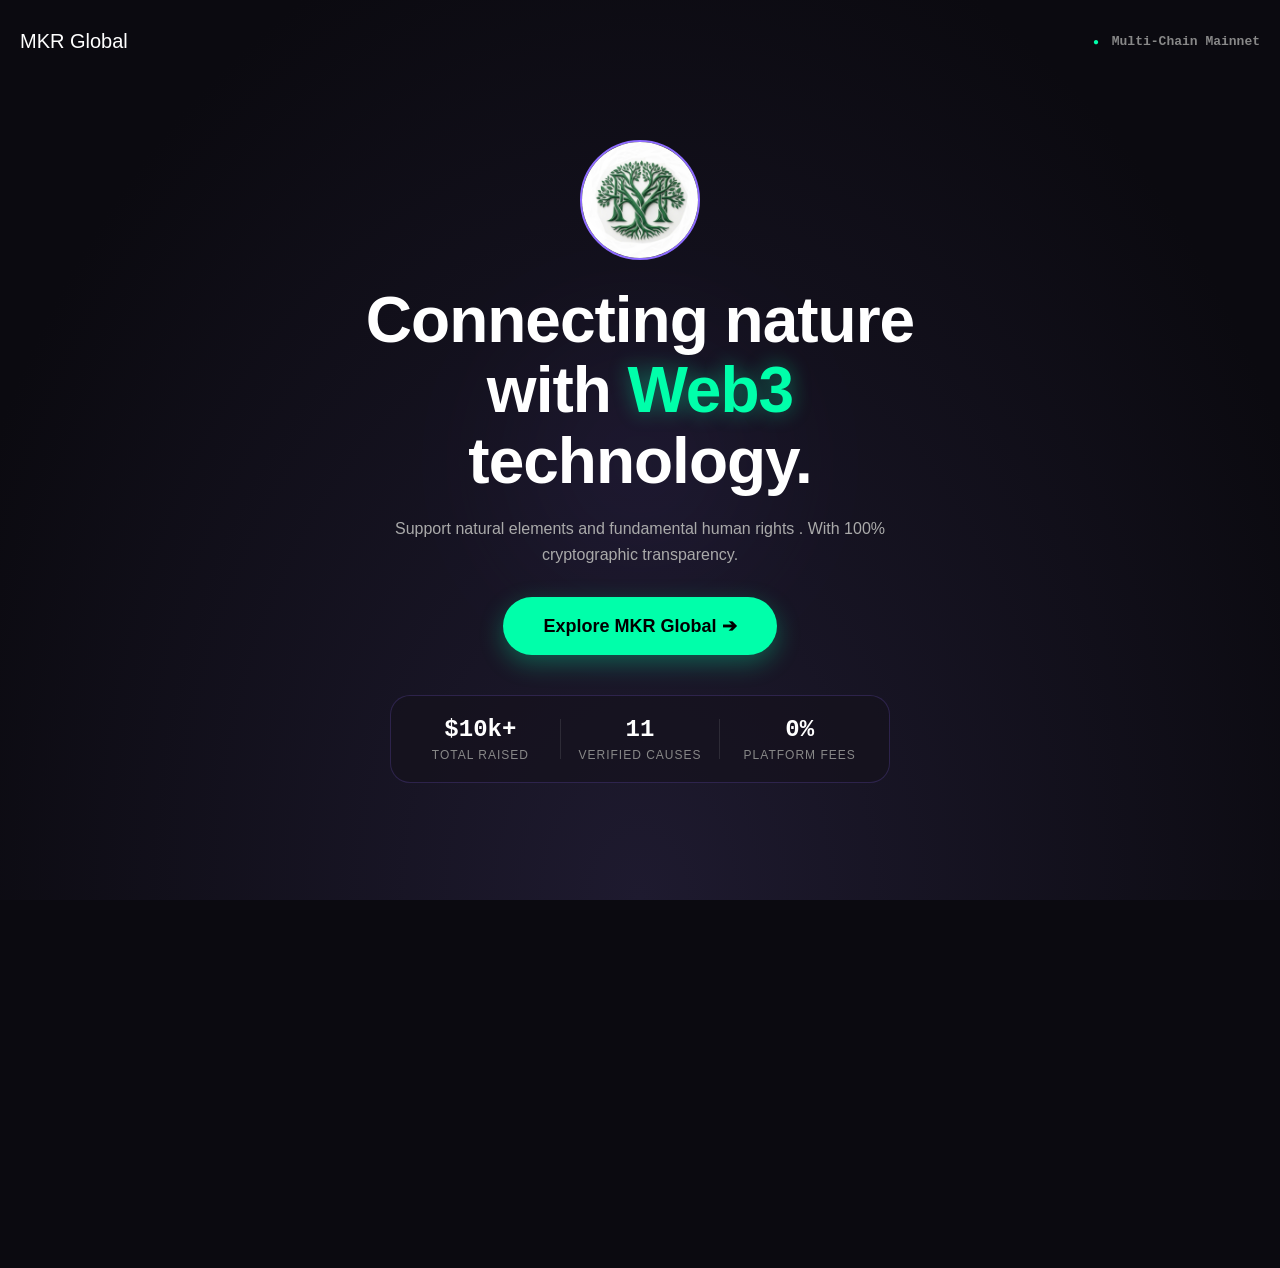
==== commit 75f5993b: "Update index.html" ====
--- a/index.html
+++ b/index.html
@@ -4,7 +4,7 @@
   <meta charset="UTF-8">
   <meta name="viewport" content="width=device-width, initial-scale=1, maximum-scale=1, user-scalable=0, viewport-fit=cover">
   
-  <title>MKR Global | Transparent Web3 Crypto Donations</title>
+  <title>MKR Global | Web3 Donations</title>
   <meta name="title" content="MKR Global | Transparent Web3 Crypto Donations">
   <meta name="description" content="A borderless Web3 initiative supporting nature and humanity. Donate crypto with 100% transparency across Monad, Ethereum, BNB, Polygon, and Base. 0% platform fees.">
   <meta name="keywords" content="Web3 donations, crypto charity, donate crypto, Monad mainnet, Ethereum donation, Polygon charity, humanity, nature conservation, decentralized donations">
@@ -45,7 +45,7 @@
       </div>
       
       <div class="hero-text-wrapper">
-        <h4 class="hero-title">A borderless <span class="highlight-green">Web3</span> Initiative.</h4>
+        <h4 class="hero-title">Connecting nature with <span class="highlight-green">Web3</span> technology.</h4>
         <p class="hero-subtitle">Support natural elements and fundamental human rights . With 100% cryptographic transparency.</p>
         
         <div class="hero-action-row">
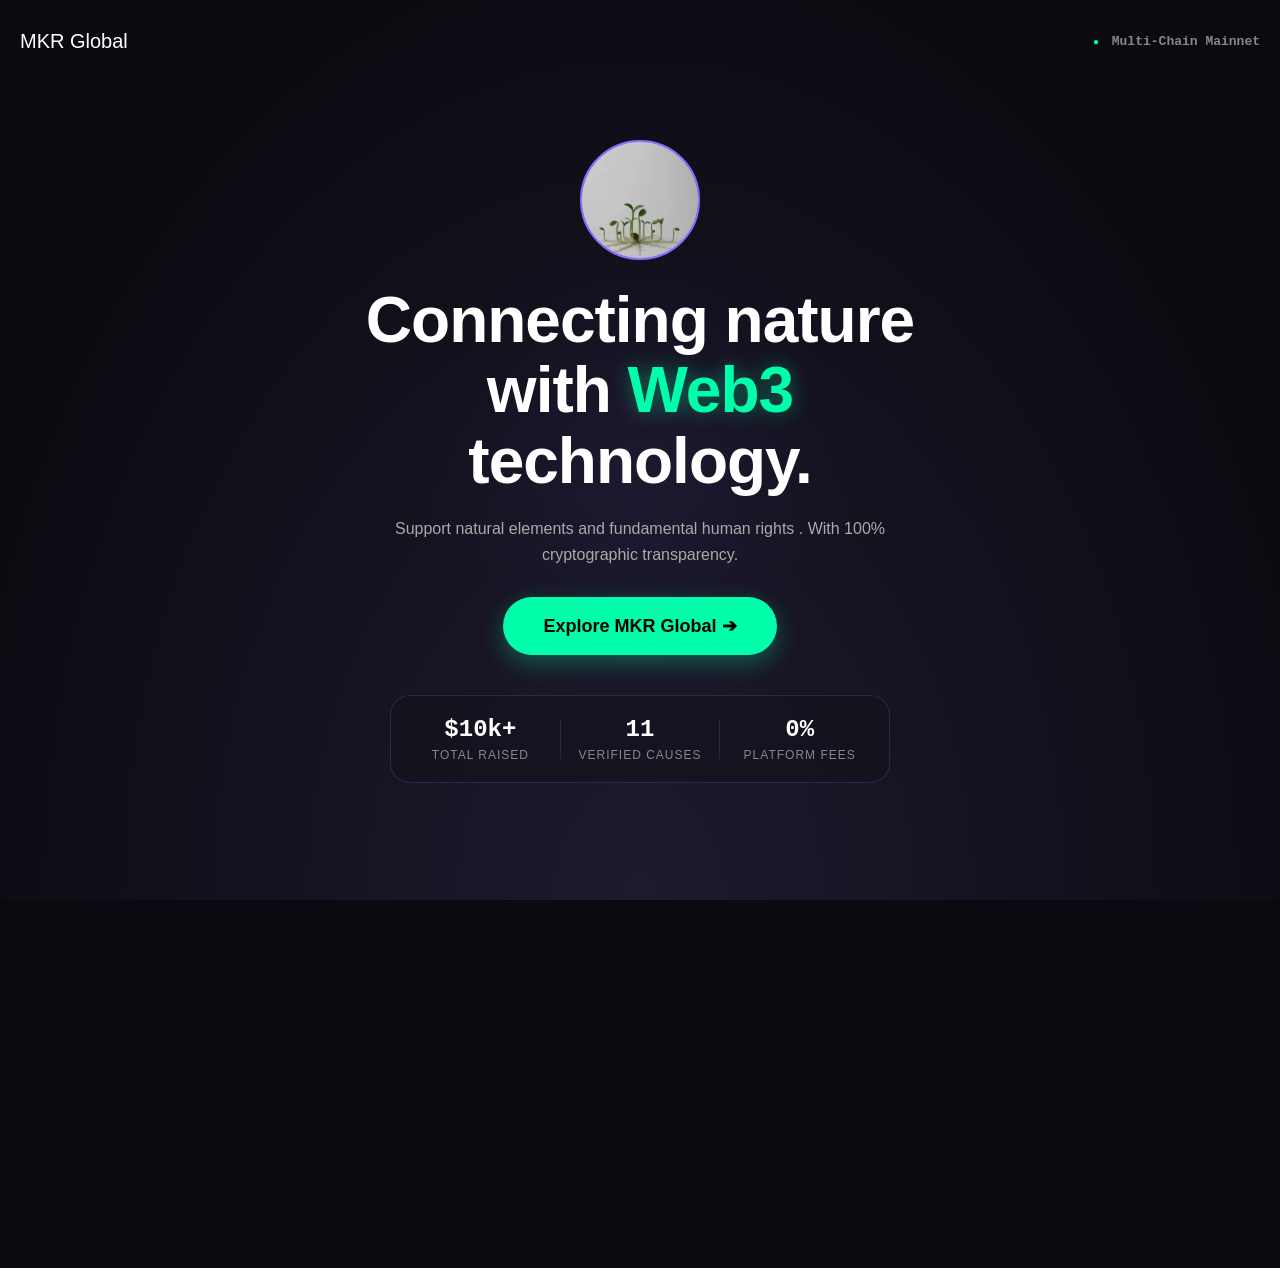
==== commit b3389f74: "Replace cat_dev image with mkr_global image" ====
--- a/index.html
+++ b/index.html
@@ -1,8 +1,11 @@
 <!DOCTYPE html>
 <html lang="en">
 <head>
+<meta name="google-site-verification" content="MCYa9QRAHHMjWCAZ-VGMFt7JLPnEV40PFpamLkf9VsA" />
+  
   <meta charset="UTF-8">
   <meta name="viewport" content="width=device-width, initial-scale=1, maximum-scale=1, user-scalable=0, viewport-fit=cover">
+
   
   <title>MKR Global | Web3 Donations</title>
   <meta name="title" content="MKR Global | Transparent Web3 Crypto Donations">
@@ -41,7 +44,7 @@
       <div class="hero-glow-bg"></div>
       
       <div class="splash-logo-container">
-        <img src="cat_dev.jpg" alt="Web3 Cat Dev" class="big-monad-logo">
+        <img src="mkr_global.gif" alt="MKR Global" class="big-monad-logo">
       </div>
       
       <div class="hero-text-wrapper">
